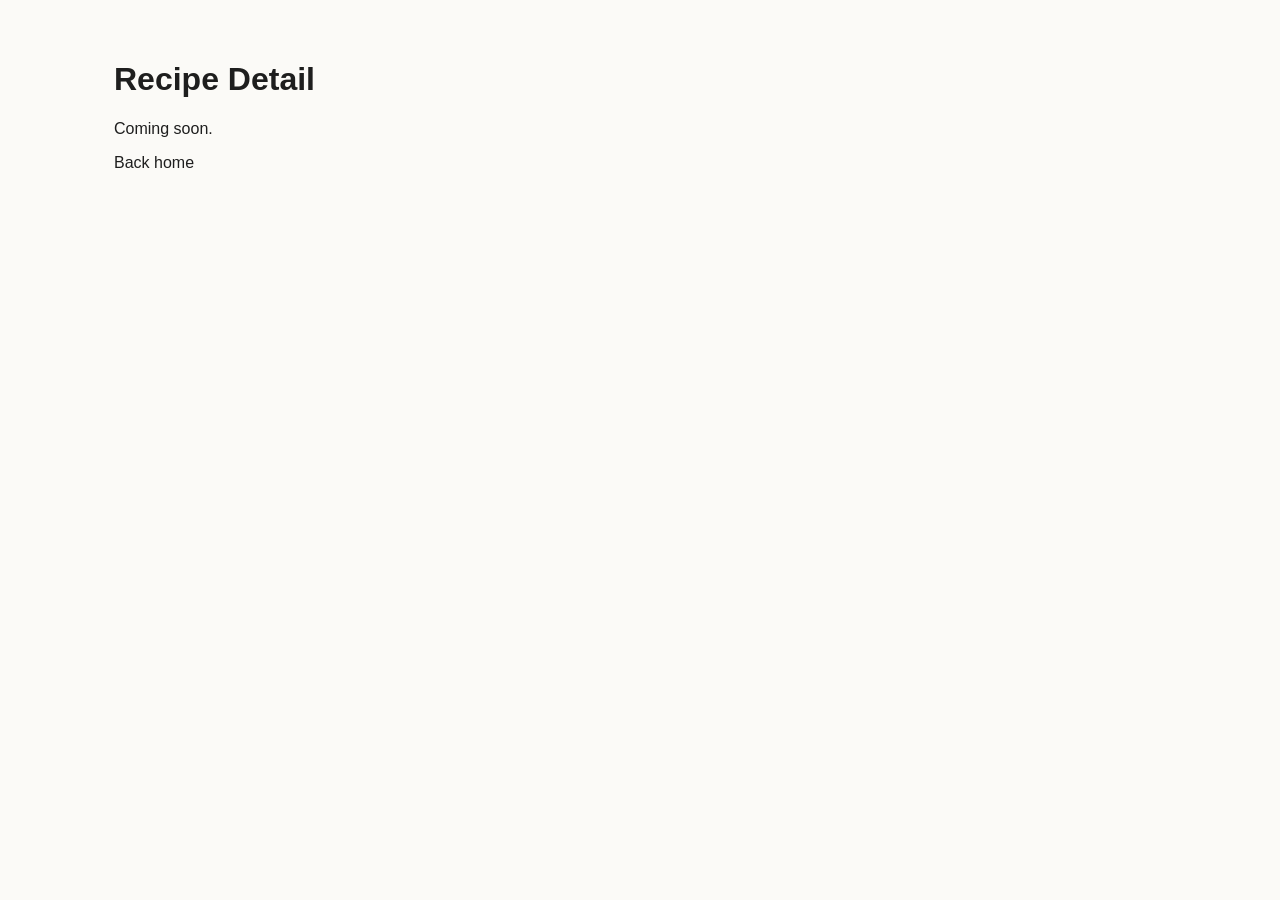
==== details.html @ 6dc89ebd "Fixed readme for new pages" ====
<!DOCTYPE html>
<html lang="en">
<head>
  <meta charset="UTF-8" />
  <meta name="viewport" content="width=device-width, initial-scale=1.0"/>
  <title>MellowFood | Recipe Detail</title>
  <link rel="stylesheet" href="styles.css"/>
</head>
<body>
  <main class="container" style="padding:40px 24px;">
    <h1>Recipe Detail</h1>
    <p>Coming soon.</p>
    <a href="index.html">Back home</a>
  </main>
</body>
</html>
---- styles.css ----
/* styles.css (Stage 0) */
* { box-sizing: border-box; }
body {
  margin: 0;
  font-family: Arial, sans-serif;
  background: #fbfaf7;
  color: #1e1e1e;
}
.container {
  max-width: 1100px;
  margin: 0 auto;
  padding: 0 24px;
}
a { color: inherit; text-decoration: none; }
:focus-visible { outline: 3px solid #000; outline-offset: 3px; }
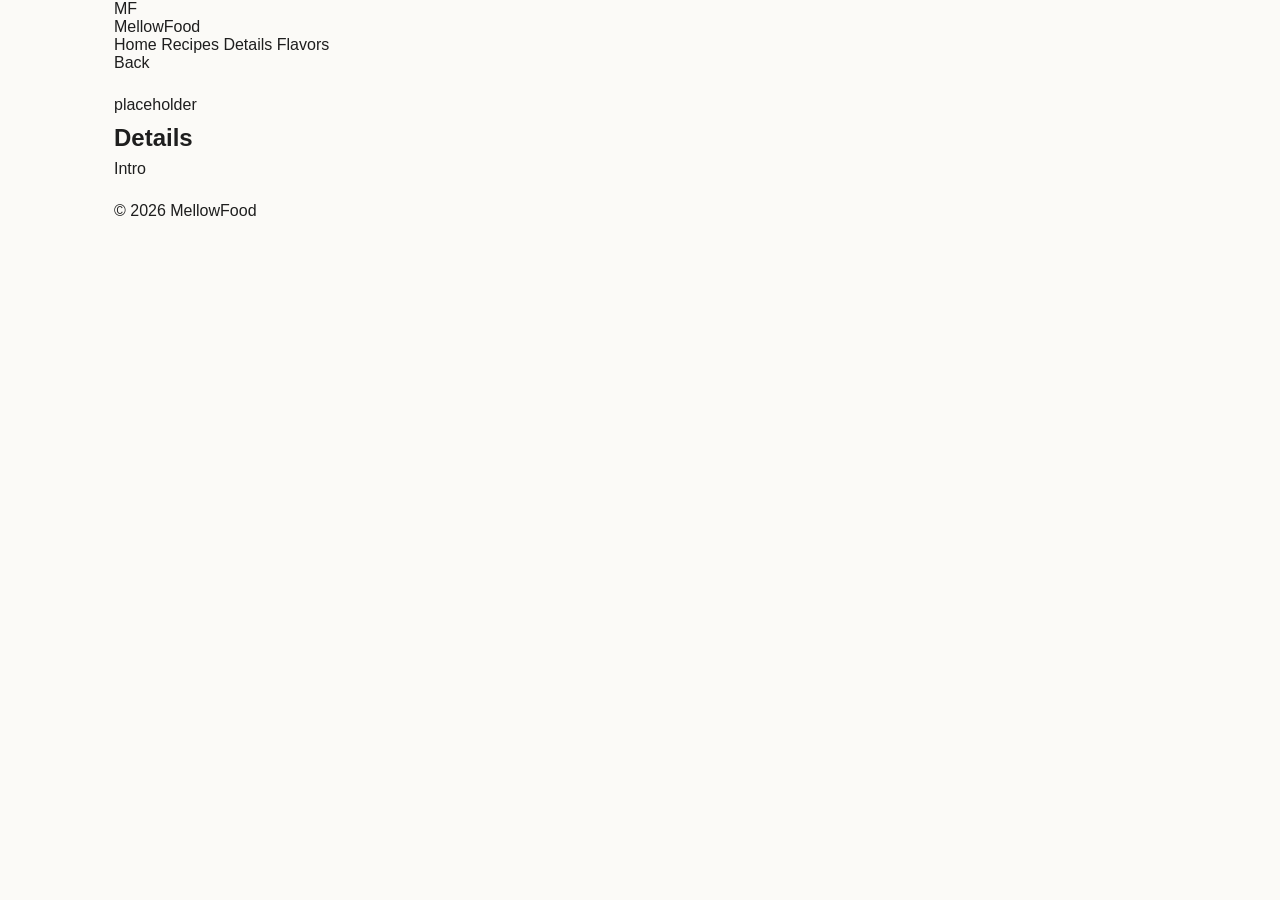
==== commit 38ba68ac: "Reworked detail page to be inline with the overall code" ====
--- a/details.html
+++ b/details.html
@@ -3,14 +3,42 @@
 <head>
   <meta charset="UTF-8" />
   <meta name="viewport" content="width=device-width, initial-scale=1.0"/>
-  <title>MellowFood | Recipe Detail</title>
+  <title>MellowFood | Details</title>
   <link rel="stylesheet" href="styles.css"/>
 </head>
 <body>
-  <main class="container" style="padding:40px 24px;">
-    <h1>Recipe Detail</h1>
-    <p>Coming soon.</p>
-    <a href="index.html">Back home</a>
-  </main>
+
+<header class="site-header">
+  <div class="container navbar">
+    <a class="brand" href="index.html" aria-label="MellowFood home">
+      <div class="brand-mark">MF</div>
+      <span>MellowFood</span>
+    </a>
+
+    <nav class="nav-links" aria-label="Primary">
+      <a href="index.html">Home</a>
+      <a href="recipes.html">Recipes</a>
+      <a href="details.html" aria-current="page">Details</a>
+      <a href="flavors.html">Flavors</a>
+    </nav>
+
+    <a class="btn secondary" href="recipes.html">Back</a>
+  </div>
+</header>
+
+<main>
+  <section class="section">
+    <div class="container card" style="padding:24px;">
+      <div class="kicker">placeholder</div>
+      <h1 style="margin:10px 0 8px;">Details</h1>
+      <p style="margin:0; color: var(--muted);">Intro</p>
+    </div>
+  </section>
+</main>
+
+<footer class="site-footer">
+  <div class="container">© 2026 MellowFood</div>
+</footer>
+
 </body>
 </html>
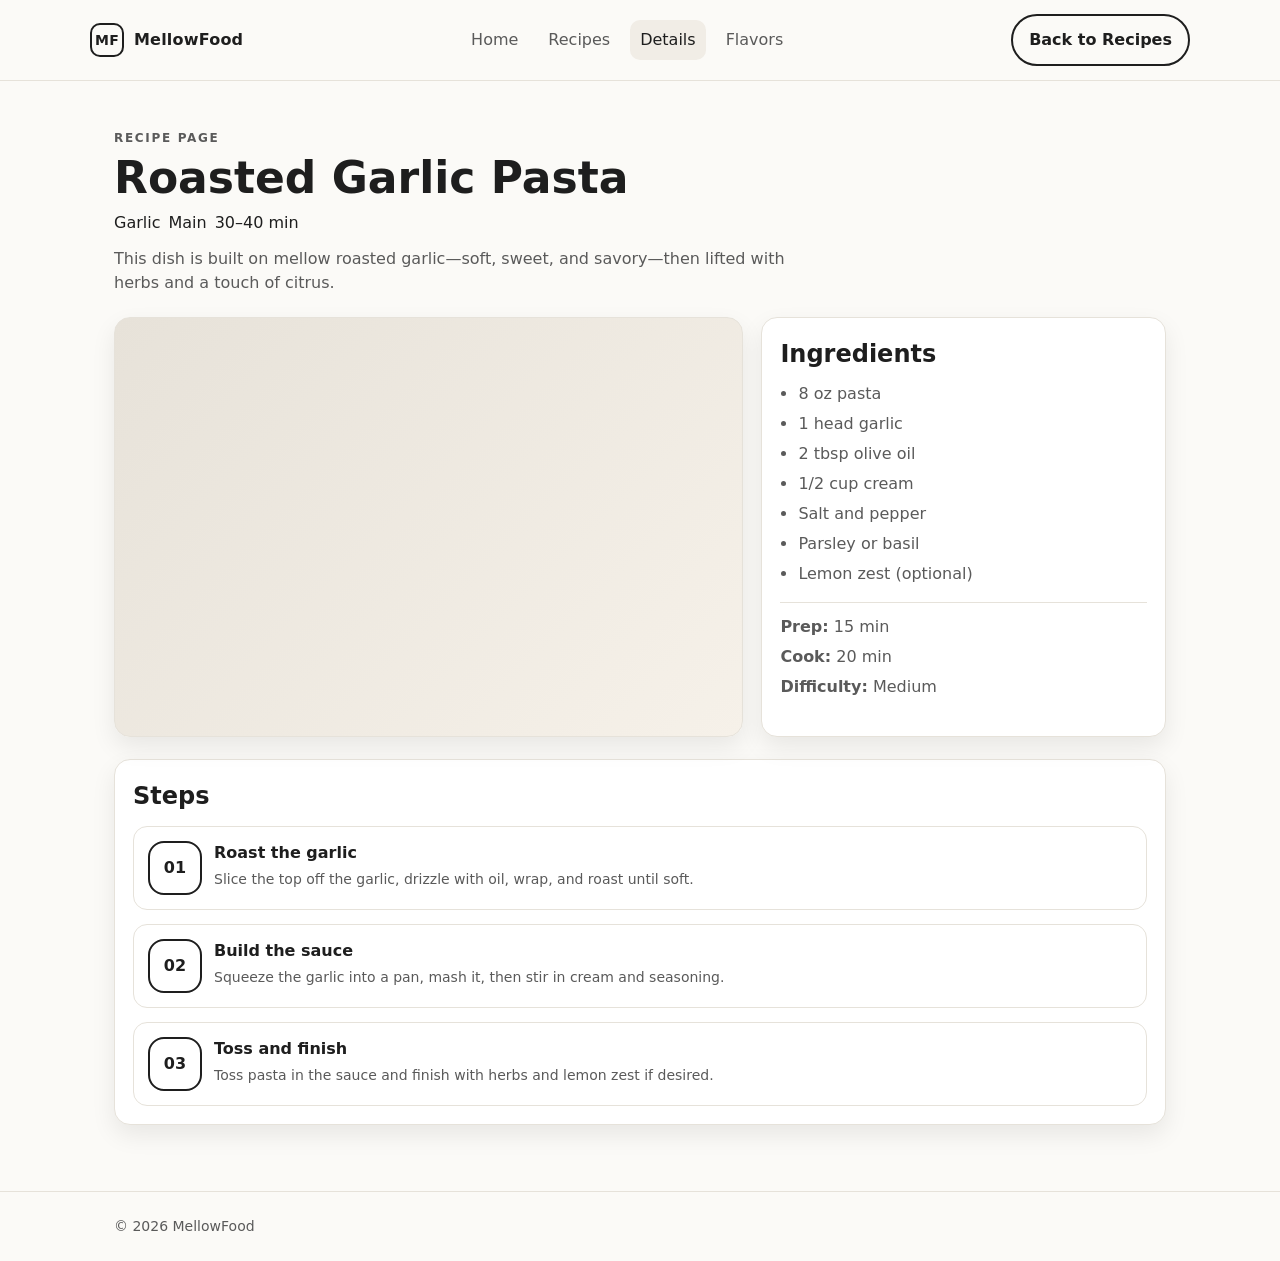
==== commit a0e603d3: "Building the recipe details page layout and design" ====
--- a/details.html
+++ b/details.html
@@ -22,18 +22,80 @@
       <a href="flavors.html">Flavors</a>
     </nav>
 
-    <a class="btn secondary" href="recipes.html">Back</a>
+    <a class="btn secondary" href="recipes.html">Back to Recipes</a>
   </div>
 </header>
 
-<main>
-  <section class="section">
-    <div class="container card" style="padding:24px;">
-      <div class="kicker">placeholder</div>
-      <h1 style="margin:10px 0 8px;">Details</h1>
-      <p style="margin:0; color: var(--muted);">Intro</p>
-    </div>
-  </section>
+<main class="section">
+  <div class="container">
+    <header class="detail-head">
+      <div class="kicker">recipe page</div>
+      <h1 class="detail-title">Roasted Garlic Pasta</h1>
+
+      <div class="detail-tags">
+        <span class="tag">Garlic</span>
+        <span class="tag ghost">Main</span>
+        <span class="tag ghost">30–40 min</span>
+      </div>
+
+      <p class="detail-story">
+        This dish is built on mellow roasted garlic—soft, sweet, and savory—then lifted
+        with herbs and a touch of citrus.
+      </p>
+    </header>
+
+    <section class="detail-grid">
+      <div class="card detail-media" aria-hidden="true"></div>
+
+      <aside class="card detail-aside" aria-label="Ingredients and info">
+        <h2 class="aside-title">Ingredients</h2>
+        <ul class="ingredients">
+          <li>8 oz pasta</li>
+          <li>1 head garlic</li>
+          <li>2 tbsp olive oil</li>
+          <li>1/2 cup cream</li>
+          <li>Salt and pepper</li>
+          <li>Parsley or basil</li>
+          <li>Lemon zest (optional)</li>
+        </ul>
+
+        <div class="aside-meta">
+          <div><strong>Prep:</strong> 15 min</div>
+          <div><strong>Cook:</strong> 20 min</div>
+          <div><strong>Difficulty:</strong> Medium</div>
+        </div>
+      </aside>
+    </section>
+
+    <section class="card steps" aria-label="Recipe steps">
+      <h2>Steps</h2>
+      <ol class="step-list">
+        <li class="step">
+          <span class="step-num">01</span>
+          <div>
+            <h3>Roast the garlic</h3>
+            <p>Slice the top off the garlic, drizzle with oil, wrap, and roast until soft.</p>
+          </div>
+        </li>
+
+        <li class="step">
+          <span class="step-num">02</span>
+          <div>
+            <h3>Build the sauce</h3>
+            <p>Squeeze the garlic into a pan, mash it, then stir in cream and seasoning.</p>
+          </div>
+        </li>
+
+        <li class="step">
+          <span class="step-num">03</span>
+          <div>
+            <h3>Toss and finish</h3>
+            <p>Toss pasta in the sauce and finish with herbs and lemon zest if desired.</p>
+          </div>
+        </li>
+      </ol>
+    </section>
+  </div>
 </main>
 
 <footer class="site-footer">
--- a/styles.css
+++ b/styles.css
@@ -1,15 +1,296 @@
-/* styles.css (Stage 0) */
-* { box-sizing: border-box; }
-body {
-  margin: 0;
-  font-family: Arial, sans-serif;
-  background: #fbfaf7;
-  color: #1e1e1e;
-}
-.container {
-  max-width: 1100px;
+:root{
+  --bg: #fbfaf7;
+  --paper: #ffffff;
+  --ink: #1e1e1e;
+  --muted: #5a5a5a;
+  --line: #e6e2da;
+
+  --radius: 16px;
+  --shadow: 0 10px 25px rgba(0,0,0,.08);
+
+  --max: 1100px;
+  --pad: 24px;
+}
+
+/* Main */
+*{ box-sizing: border-box; }
+html{ scroll-behavior: smooth; }
+body{
+  margin: 0;
+  font-family: system-ui, -apple-system, Segoe UI, Roboto, Arial, sans-serif;
+  background: var(--bg);
+  color: var(--ink);
+  line-height: 1.5;
+}
+
+.container{
+  max-width: var(--max);
   margin: 0 auto;
-  padding: 0 24px;
-}
-a { color: inherit; text-decoration: none; }
-:focus-visible { outline: 3px solid #000; outline-offset: 3px; }+  padding: 0 var(--pad);
+}
+
+a{ color: inherit; text-decoration: none; }
+img{ max-width: 100%; display: block; }
+
+:focus-visible{
+  outline: 3px solid #000;
+  outline-offset: 3px;
+}
+
+.site-header{
+  position: sticky;
+  top: 0;
+  z-index: 10;
+  background: rgba(251,250,247,.92);
+  backdrop-filter: blur(10px);
+  border-bottom: 1px solid var(--line);
+}
+
+/* Navigation and Buttons */
+.navbar{
+  display:flex;
+  align-items:center;
+  justify-content:space-between;
+  gap: 18px;
+  padding: 14px 0;
+}
+
+.brand{
+  display:flex;
+  align-items:center;
+  gap: 10px;
+  font-weight: 800;
+  letter-spacing: .2px;
+}
+
+.brand-mark{
+  width: 34px;
+  height: 34px;
+  border-radius: 10px;
+  border: 2px solid var(--ink);
+  display:grid;
+  place-items:center;
+  font-size: 14px;
+}
+
+.nav-links{
+  display:flex;
+  flex-wrap:wrap;
+  gap: 10px;
+}
+
+.nav-links a{
+  padding: 8px 10px;
+  border-radius: 10px;
+  color: var(--muted);
+  transition: background .2s ease, transform .2s ease;
+}
+
+.nav-links a:hover{
+  background: #f1ede6;
+  transform: translateY(-1px);
+}
+
+.nav-links a[aria-current="page"]{
+  background: #f1ede6;
+  color: var(--ink);
+}
+
+.site-footer{
+  border-top: 1px solid var(--line);
+  padding: 24px 0;
+  color: var(--muted);
+  font-size: 14px;
+}
+
+.section{ padding: 48px 0; }
+
+.card{
+  background: var(--paper);
+  border: 1px solid var(--line);
+  border-radius: var(--radius);
+  box-shadow: var(--shadow);
+}
+
+.kicker{
+  color: var(--muted);
+  font-weight: 800;
+  letter-spacing: .14em;
+  text-transform: uppercase;
+  font-size: 12px;
+}
+
+.btn{
+  display:inline-flex;
+  align-items:center;
+  justify-content:center;
+  gap: 10px;
+  padding: 12px 16px;
+  border-radius: 999px;
+  border: 2px solid var(--ink);
+  background: var(--ink);
+  color: #fff;
+  font-weight: 800;
+  transition: transform .2s ease, opacity .2s ease, background .2s ease;
+}
+
+.btn:hover{ transform: translateY(-2px); opacity: .95; }
+
+.btn.secondary{
+  background: transparent;
+  color: var(--ink);
+}
+
+/*Hero Grid*/
+.hero-grid{
+  display:grid;
+  grid-template-columns: 1.2fr .8fr;
+  gap: 26px;
+  align-items: stretch;
+}
+
+.hero-media{
+  min-height: 320px;
+  border-radius: var(--radius);
+  background: linear-gradient(135deg, #e7e2d9, #f6f1e9);
+  border: 1px solid var(--line);
+}
+
+.hero-copy{ padding: 28px; }
+
+.hero-copy h1{
+  margin: 10px 0 10px;
+  font-size: 42px;
+  line-height: 1.05;
+}
+
+.hero-copy p{
+  margin: 0 0 18px;
+  color: var(--muted);
+}
+
+@media (max-width: 900px){
+  .hero-grid{ grid-template-columns: 1fr; }
+  .hero-copy h1{ font-size: 34px; }
+}
+
+/* Details page css */
+.detail-head{
+  margin-bottom: 18px;
+}
+
+.detail-title{
+  margin: 8px 0 10px;
+  font-size: 44px;
+  line-height: 1.05;
+}
+
+.detail-tags{
+  display: flex;
+  gap: 8px;
+  flex-wrap: wrap;
+  margin-bottom: 12px;
+}
+
+.detail-story{
+  margin: 0;
+  color: var(--muted);
+  max-width: 70ch;
+}
+
+.detail-grid{
+  display: grid;
+  grid-template-columns: 1.4fr .9fr;
+  gap: 18px;
+  margin: 22px 0;
+}
+
+.detail-media{
+  min-height: 420px;
+  background: linear-gradient(135deg, #e7e2d9, #f6f1e9);
+  border-radius: var(--radius);
+}
+
+.detail-aside{
+  padding: 18px;
+}
+
+.aside-title{
+  margin: 0 0 10px;
+}
+
+.ingredients{
+  margin: 0 0 16px;
+  padding-left: 18px;
+  color: var(--muted);
+}
+
+.ingredients li{
+  margin: 6px 0;
+}
+
+.aside-meta{
+  border-top: 1px solid var(--line);
+  padding-top: 12px;
+  display: grid;
+  gap: 6px;
+  color: var(--muted);
+}
+
+.steps{
+  padding: 18px;
+  margin-bottom: 18px;
+}
+
+.steps h2{
+  margin: 0 0 12px;
+}
+
+.step-list{
+  margin: 0;
+  padding: 0;
+  list-style: none;
+  display: grid;
+  gap: 14px;
+}
+
+.step{
+  display: grid;
+  grid-template-columns: 54px 1fr;
+  gap: 12px;
+  padding: 14px;
+  border: 1px solid var(--line);
+  border-radius: 14px;
+  background: #fff;
+}
+
+.step-num{
+  width: 54px;
+  height: 54px;
+  border-radius: 16px;
+  border: 2px solid var(--ink);
+  display: grid;
+  place-items: center;
+  font-weight: 900;
+}
+
+.step h3{
+  margin: 0 0 4px;
+  font-size: 16px;
+}
+
+.step p{
+  margin: 0;
+  color: var(--muted);
+  font-size: 14px;
+}
+
+@media (max-width: 900px){
+  .detail-title{
+    font-size: 36px;
+  }
+
+  .detail-grid{
+    grid-template-columns: 1fr;
+  }
+}
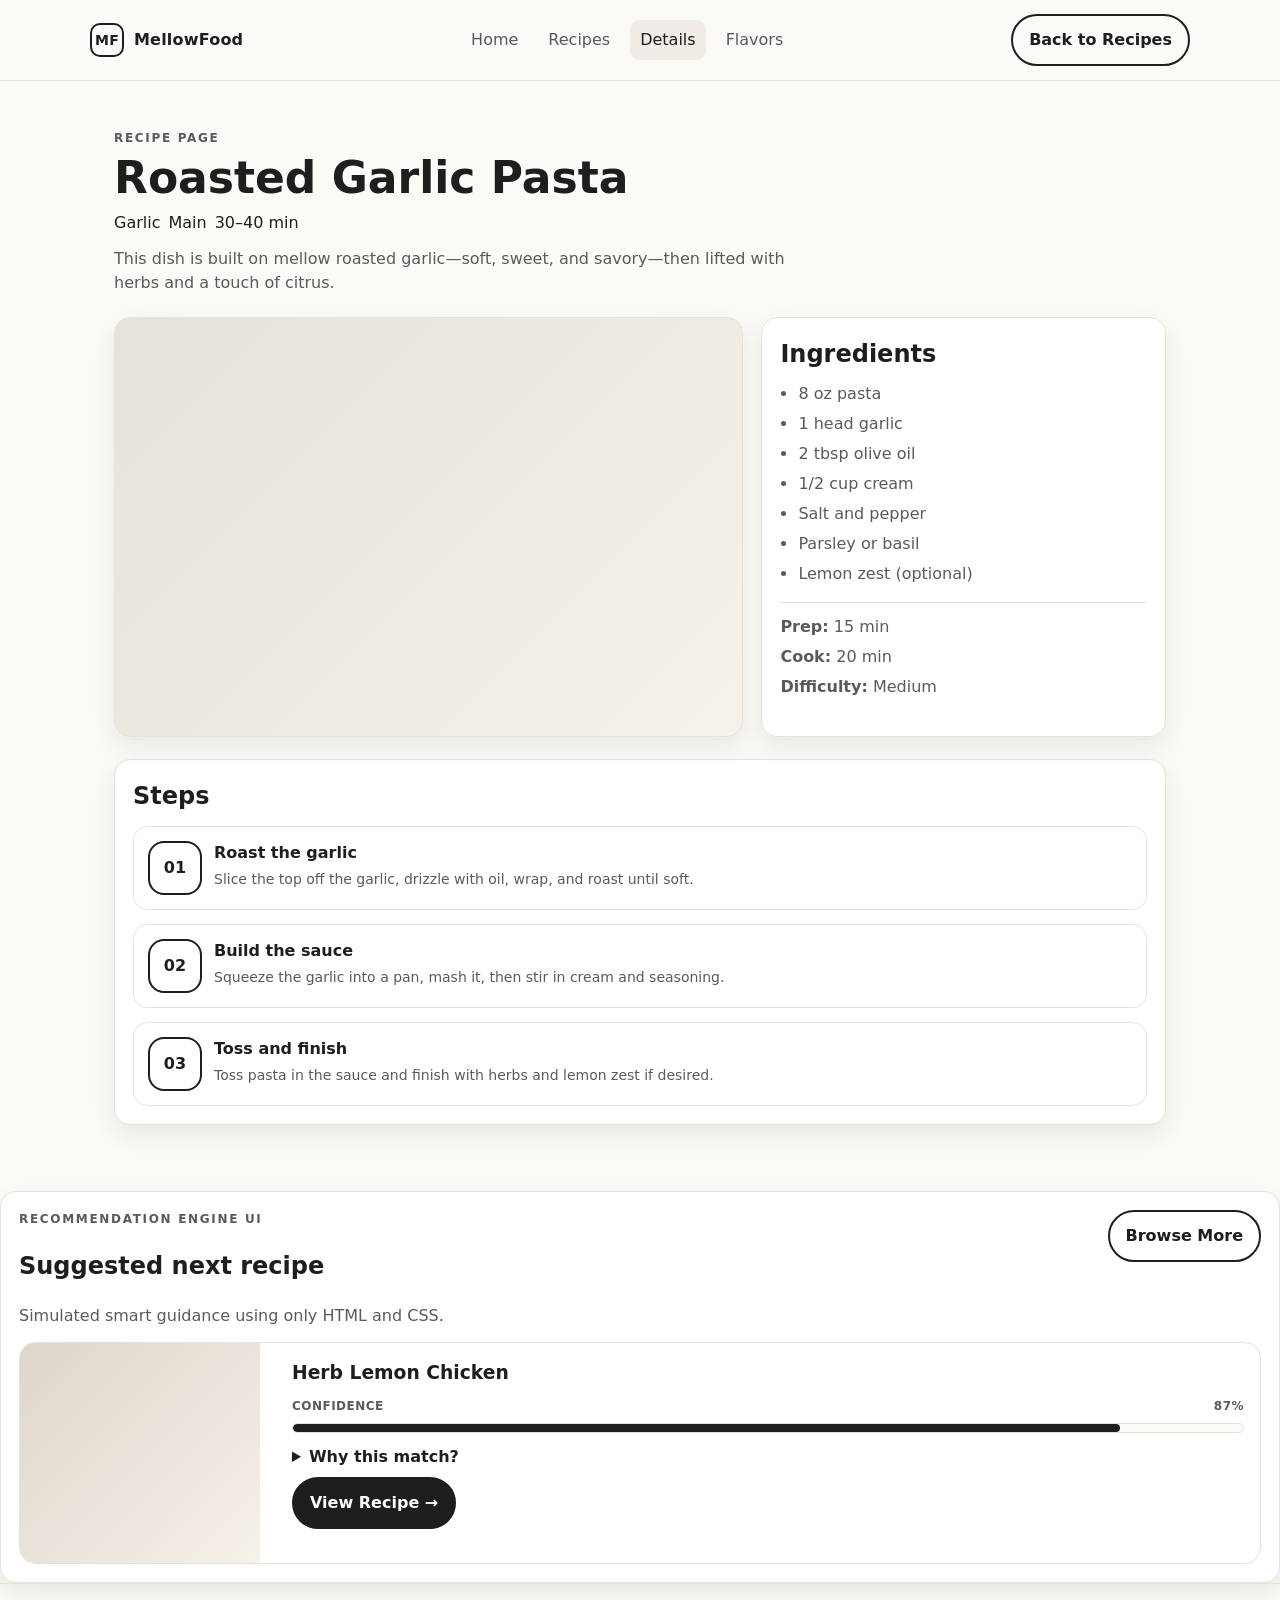
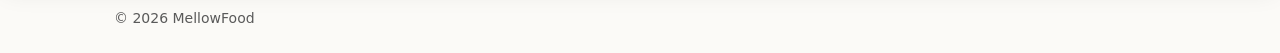
==== commit 7009d006: "Created the recommendation menu" ====
--- a/details.html
+++ b/details.html
@@ -98,6 +98,48 @@
   </div>
 </main>
 
+<section class="card reco" aria-label="Recommendation engine">
+  <div class="reco-head">
+    <div>
+      <div class="kicker">recommendation engine ui</div>
+      <h2>Suggested next recipe</h2>
+      <p class="muted">Simulated smart guidance using only HTML and CSS.</p>
+    </div>
+
+    <a class="btn secondary" href="recipes.html">Browse More</a>
+  </div>
+
+  <article class="reco-card">
+    <div class="reco-thumb" aria-hidden="true"></div>
+
+    <div class="reco-body">
+      <h3>Herb Lemon Chicken</h3>
+
+      <div class="confidence">
+        <div class="confidence-row">
+          <span>Confidence</span>
+          <span>87%</span>
+        </div>
+
+        <div class="bar" role="img" aria-label="Confidence bar at 87 percent">
+          <div class="bar-fill" style="width: 87%;"></div>
+        </div>
+      </div>
+
+      <details class="why">
+        <summary>Why this match?</summary>
+        <ul>
+          <li>Shared base of garlic and herb aromatics</li>
+          <li>Citrus finish balances richness</li>
+          <li>Similar cozy but bright flavor profile</li>
+        </ul>
+      </details>
+
+      <a class="btn" href="details.html">View Recipe →</a>
+    </div>
+  </article>
+</section>
+
 <footer class="site-footer">
   <div class="container">© 2026 MellowFood</div>
 </footer>
--- a/styles.css
+++ b/styles.css
@@ -293,4 +293,101 @@
   .detail-grid{
     grid-template-columns: 1fr;
   }
+}
+
+/* ===== Stage 6B: Recommendation engine UI ===== */
+.reco{
+  padding: 18px;
+}
+
+.reco-head{
+  display: flex;
+  align-items: flex-start;
+  justify-content: space-between;
+  gap: 14px;
+  margin-bottom: 14px;
+}
+
+.muted{
+  color: var(--muted);
+  margin: 6px 0 0;
+}
+
+.reco-card{
+  display: grid;
+  grid-template-columns: 240px 1fr;
+  gap: 16px;
+  border: 1px solid var(--line);
+  border-radius: var(--radius);
+  overflow: hidden;
+  background: #fff;
+}
+
+.reco-thumb{
+  min-height: 220px;
+  background: linear-gradient(135deg, #dcd6cc, #f6f1e9);
+}
+
+.reco-body{
+  padding: 16px;
+}
+
+.reco-body h3{
+  margin: 0 0 10px;
+}
+
+.confidence{
+  margin: 10px 0 12px;
+}
+
+.confidence-row{
+  display: flex;
+  justify-content: space-between;
+  color: var(--muted);
+  font-weight: 700;
+  font-size: 12px;
+  letter-spacing: .04em;
+  text-transform: uppercase;
+  margin-bottom: 8px;
+}
+
+.bar{
+  height: 10px;
+  border-radius: 999px;
+  border: 1px solid var(--line);
+  background: #fbfaf7;
+  overflow: hidden;
+}
+
+.bar-fill{
+  height: 100%;
+  background: var(--ink);
+  border-radius: 999px;
+}
+
+.why summary{
+  cursor: pointer;
+  font-weight: 800;
+  color: var(--ink);
+  margin: 0 0 8px;
+}
+
+.why ul{
+  margin: 8px 0 12px;
+  padding-left: 18px;
+  color: var(--muted);
+}
+
+.why li{
+  margin: 6px 0;
+}
+
+@media (max-width: 900px){
+  .reco-card{
+    grid-template-columns: 1fr;
+  }
+
+  .reco-thumb{
+    min-height: 180px;
+  }
 }
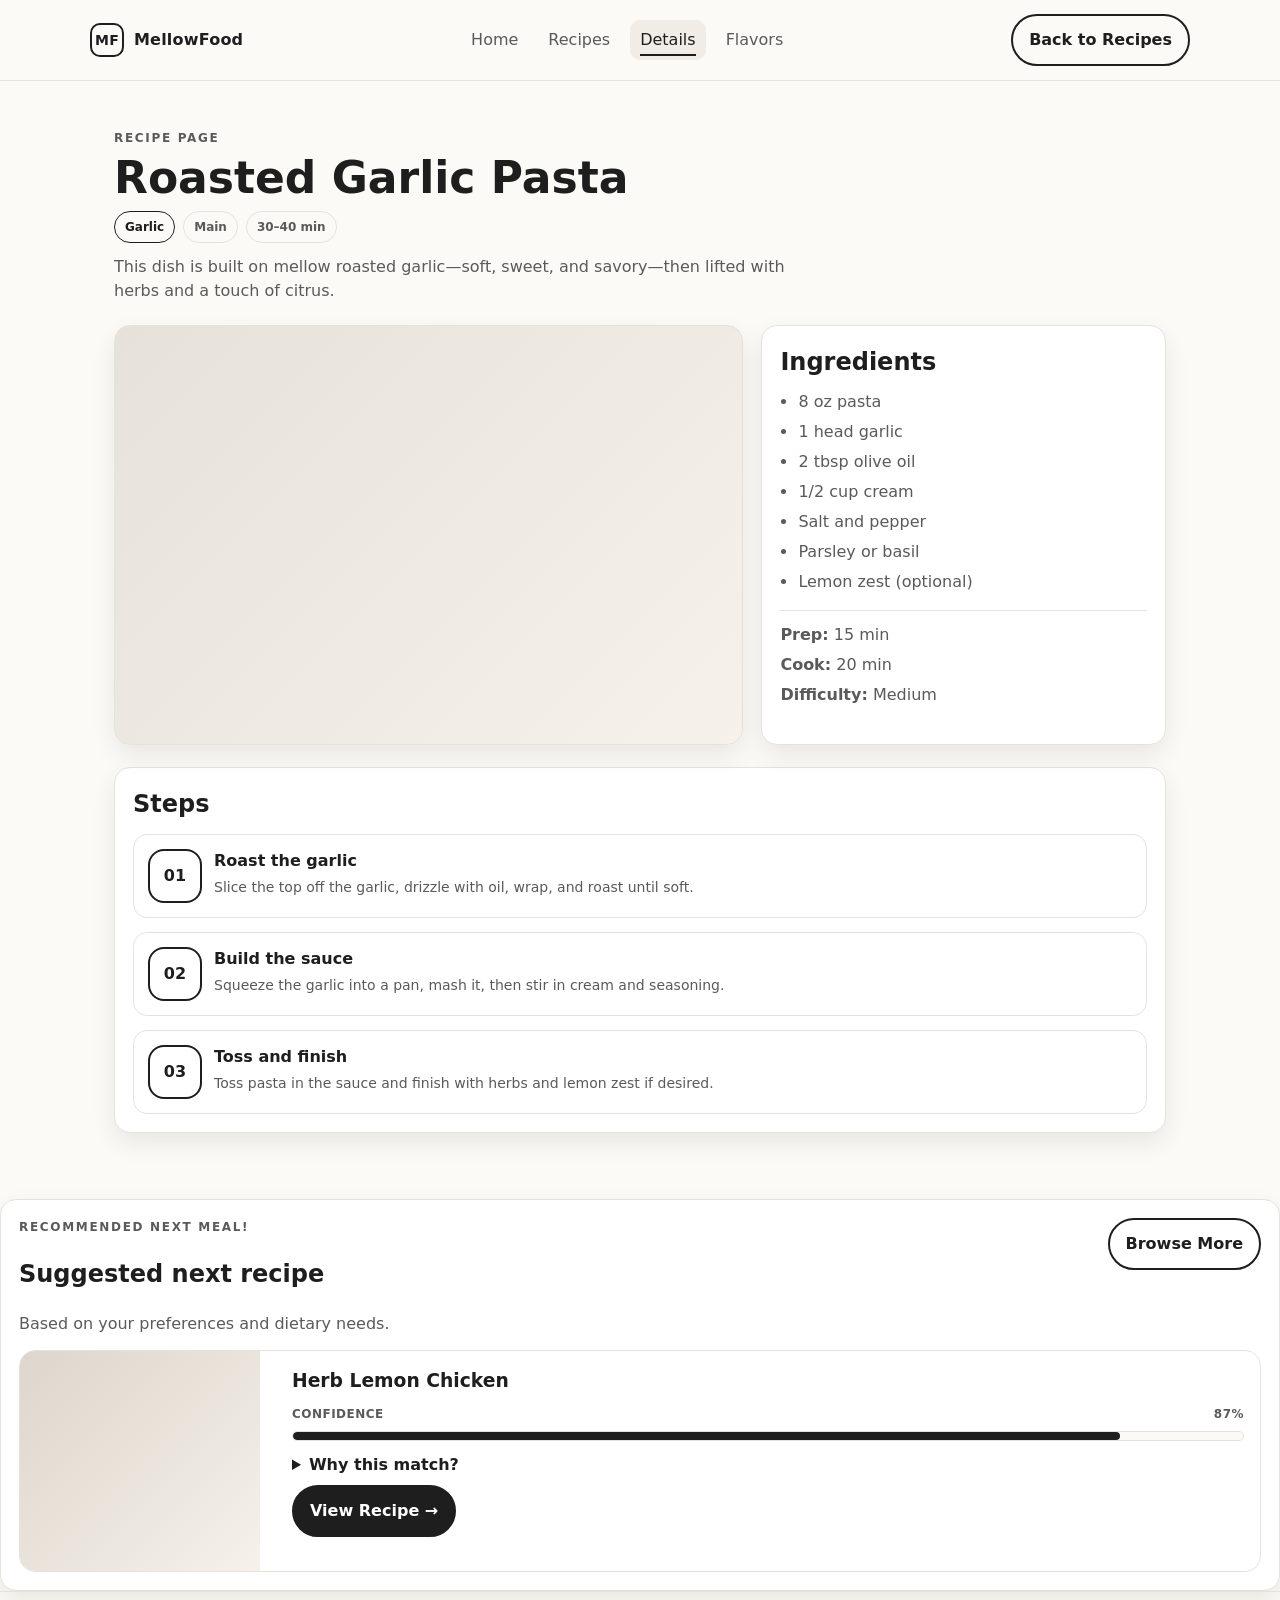
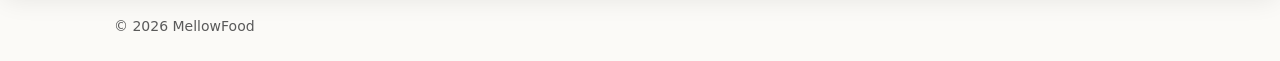
==== commit ba7a7d14: "Added animations for the cards and sliding effects" ====
--- a/details.html
+++ b/details.html
@@ -101,9 +101,9 @@
 <section class="card reco" aria-label="Recommendation engine">
   <div class="reco-head">
     <div>
-      <div class="kicker">recommendation engine ui</div>
+      <div class="kicker">Recommended next meal!</div>
       <h2>Suggested next recipe</h2>
-      <p class="muted">Simulated smart guidance using only HTML and CSS.</p>
+      <p class="muted">Based on your preferences and dietary needs.</p>
     </div>
 
     <a class="btn secondary" href="recipes.html">Browse More</a>
--- a/styles.css
+++ b/styles.css
@@ -141,6 +141,150 @@
   color: var(--ink);
 }
 
+.page-head{
+  margin-bottom: 18px;
+}
+
+.page-title{
+  margin: 8px 0 6px;
+  font-size: 40px;
+  line-height: 1.08;
+}
+
+.page-subtitle{
+  margin: 0;
+  color: var(--muted);
+}
+
+.filter{
+  padding: 14px 16px;
+  margin: 18px 0 22px;
+}
+
+.filter-row{
+  display: flex;
+  flex-wrap: wrap;
+  align-items: center;
+  gap: 10px;
+}
+
+.filter-label{
+  color: var(--muted);
+  font-weight: 700;
+}
+
+.filter-input{
+  position: absolute;
+  left: -9999px;
+}
+
+.chip{
+  display: inline-flex;
+  align-items: center;
+  justify-content: center;
+  padding: 10px 14px;
+  border-radius: 999px;
+  border: 1px solid var(--line);
+  background: #fff;
+  color: var(--muted);
+  cursor: pointer;
+  transition: transform .2s ease, background .2s ease, color .2s ease, border-color .2s ease;
+}
+
+.chip:hover{
+  transform: translateY(-1px);
+  border-color: #d7d2c9;
+}
+
+#flavor-all:checked + .chip,
+#flavor-garlic:checked + .chip,
+#flavor-herb:checked + .chip,
+#flavor-spice:checked + .chip,
+#flavor-citrus:checked + .chip{
+  background: var(--ink);
+  color: #fff;
+  border-color: var(--ink);
+}
+
+.recipes-grid{
+  display: grid;
+  grid-template-columns: repeat(3, 1fr);
+  gap: 18px;
+}
+
+.recipe-card{
+  overflow: hidden;
+}
+
+.recipe-link{
+  display: block;
+  height: 100%;
+}
+
+.recipe-media{
+  height: 170px;
+  background: linear-gradient(135deg, #e7e2d9, #f6f1e9);
+  border-bottom: 1px solid var(--line);
+}
+
+.recipe-body{
+  padding: 16px;
+}
+
+.recipe-body h2{
+  margin: 0 0 6px;
+  font-size: 18px;
+}
+
+.recipe-body p{
+  margin: 0 0 12px;
+  color: var(--muted);
+  font-size: 14px;
+}
+
+.tag-row{
+  display: flex;
+  gap: 8px;
+  flex-wrap: wrap;
+}
+
+.tag{
+  display: inline-flex;
+  padding: 6px 10px;
+  border-radius: 999px;
+  border: 1px solid var(--ink);
+  font-size: 12px;
+  font-weight: 700;
+}
+
+.tag.ghost{
+  border-color: var(--line);
+  color: var(--muted);
+}
+
+#flavor-garlic:checked ~ .recipes-grid .recipe-card:not(.flavor-garlic),
+#flavor-herb:checked ~ .recipes-grid .recipe-card:not(.flavor-herb),
+#flavor-spice:checked ~ .recipes-grid .recipe-card:not(.flavor-spice),
+#flavor-citrus:checked ~ .recipes-grid .recipe-card:not(.flavor-citrus){
+  display: none;
+}
+
+@media (max-width: 900px){
+  .recipes-grid{
+    grid-template-columns: repeat(2, 1fr);
+  }
+
+  .page-title{
+    font-size: 34px;
+  }
+}
+
+@media (max-width: 520px){
+  .recipes-grid{
+    grid-template-columns: 1fr;
+  }
+}
+
 /*Hero Grid*/
 .hero-grid{
   display:grid;
@@ -295,7 +439,7 @@
   }
 }
 
-/* ===== Stage 6B: Recommendation engine UI ===== */
+
 .reco{
   padding: 18px;
 }
@@ -390,4 +534,233 @@
   .reco-thumb{
     min-height: 180px;
   }
+}
+
+/* Flavor Guide */
+.guide-head{
+  margin-bottom: 18px;
+}
+
+.guide-title{
+  margin: 8px 0 10px;
+  font-size: 44px;
+  line-height: 1.05;
+}
+
+.guide-subtitle{
+  margin: 0;
+  color: var(--muted);
+  max-width: 70ch;
+}
+
+.guide-stack{
+  display: grid;
+  gap: 16px;
+  margin: 22px 0 18px;
+}
+
+.guide-block{
+  display: grid;
+  grid-template-columns: 340px 1fr;
+  gap: 16px;
+  overflow: hidden;
+}
+
+.guide-media{
+  min-height: 220px;
+  background: linear-gradient(135deg, #e7e2d9, #f6f1e9);
+  border-right: 1px solid var(--line);
+}
+
+.guide-copy{
+  padding: 16px;
+}
+
+.guide-copy h2{
+  margin: 0 0 8px;
+}
+
+.guide-copy p{
+  margin: 0 0 12px;
+  color: var(--muted);
+}
+
+.guide-cta{
+  padding: 18px;
+  display: flex;
+  align-items: center;
+  justify-content: space-between;
+  gap: 14px;
+}
+
+@media (max-width: 900px){
+  .guide-title{
+    font-size: 36px;
+  }
+
+  .guide-block{
+    grid-template-columns: 1fr;
+  }
+
+  .guide-media{
+    border-right: none;
+    border-bottom: 1px solid var(--line);
+  }
+
+  .guide-cta{
+    flex-direction: column;
+    align-items: flex-start;
+  }
+}
+
+/* Animations */
+@keyframes fadeUp {
+  from {
+    opacity: 0;
+    transform: translateY(12px);
+  }
+  to {
+    opacity: 1;
+    transform: translateY(0);
+  }
+}
+
+
+.nav-links a{
+  position: relative;
+}
+
+.nav-links a::after{
+  content: "";
+  position: absolute;
+  left: 10px;
+  bottom: 4px;
+  width: calc(100% - 20px);
+  height: 2px;
+  background: var(--ink);
+  transform: scaleX(0);
+  transform-origin: left;
+  transition: transform .25s ease;
+}
+
+.nav-links a:hover::after,
+.nav-links a[aria-current="page"]::after{
+  transform: scaleX(1);
+}
+
+.btn,
+.btn.secondary{
+  transition:
+    transform .2s ease,
+    opacity .2s ease,
+    background .2s ease,
+    color .2s ease,
+    border-color .2s ease,
+    box-shadow .2s ease;
+}
+
+.btn:hover,
+.btn.secondary:hover{
+  box-shadow: 0 8px 20px rgba(0,0,0,.08);
+}
+
+.hero-grid,
+.page-head,
+.detail-head,
+.guide-head{
+  animation: fadeUp .55s ease both;
+}
+
+.flavor-card{
+  transition: transform .2s ease, box-shadow .2s ease;
+}
+
+.flavor-card:hover{
+  transform: translateY(-4px);
+  box-shadow: 0 14px 28px rgba(0,0,0,.09);
+}
+
+.recipe-card{
+  transition: transform .2s ease, box-shadow .2s ease;
+}
+
+.recipe-card:hover{
+  transform: translateY(-4px);
+  box-shadow: 0 14px 28px rgba(0,0,0,.09);
+}
+
+.split{
+  transition: transform .2s ease, box-shadow .2s ease;
+}
+
+.split:hover{
+  transform: translateY(-2px);
+}
+
+.step{
+  animation: fadeUp .45s ease both;
+}
+
+.step:nth-child(1){
+  animation-delay: .04s;
+}
+
+.step:nth-child(2){
+  animation-delay: .12s;
+}
+
+.step:nth-child(3){
+  animation-delay: .2s;
+}
+
+.reco-card{
+  animation: fadeUp .55s ease both;
+  animation-delay: .08s;
+}
+
+.guide-block{
+  transition: transform .2s ease, box-shadow .2s ease;
+}
+
+.guide-block:hover{
+  transform: translateY(-3px);
+  box-shadow: 0 14px 28px rgba(0,0,0,.09);
+}
+
+.chip{
+  transition:
+    transform .2s ease,
+    background .2s ease,
+    color .2s ease,
+    border-color .2s ease,
+    box-shadow .2s ease;
+}
+
+.chip:hover{
+  box-shadow: 0 6px 14px rgba(0,0,0,.05);
+}
+
+.why summary{
+  transition: color .2s ease;
+}
+
+.why summary:hover{
+  color: #000;
+}
+
+@media (prefers-reduced-motion: reduce){
+  html{
+    scroll-behavior: auto;
+  }
+
+  *,
+  *::before,
+  *::after{
+    animation: none !important;
+    transition: none !important;
+  }
+
+  .nav-links a::after{
+    transition: none !important;
+  }
 }
